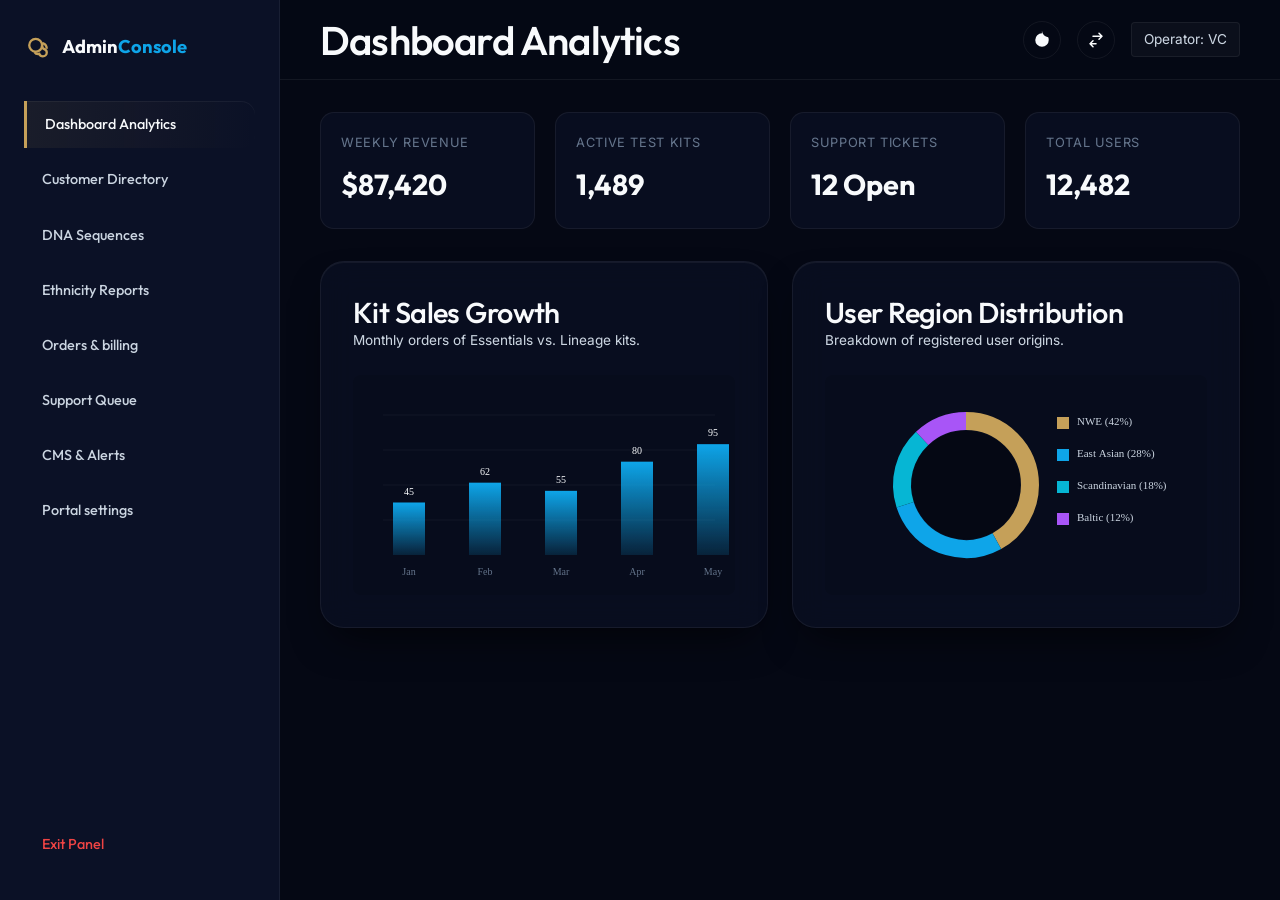
==== admin.html @ cea929be "Initial commit of customized and refined Veritas Ancestry codebase" ====
<!DOCTYPE html>
<html lang="en">
<head>
  <meta charset="UTF-8">
  <meta name="viewport" content="width=device-width, initial-scale=1.0">
  <title>Operator Administration | Veritas Ancestry</title>
  
  <!-- Favicon -->
  <link rel="icon" type="image/svg+xml" href="favicon.svg">

  <!-- Stylesheets -->
  <link rel="stylesheet" href="css/variables.css">
  <link rel="stylesheet" href="css/common.css">

  <!-- Admin Panel Specific Styles -->
  <style>
    body {
      background-color: var(--bg-darkest);
    }

    .admin-layout {
      display: flex;
      min-height: 100vh;
      overflow: hidden;
    }

    /* Sidebar */
    .admin-sidebar {
      width: 280px;
      background: var(--bg-darker);
      border-right: 1px solid var(--border-glass);
      display: flex;
      flex-direction: column;
      padding: 32px 24px;
      flex-shrink: 0;
      z-index: 100;
    }

    .admin-menu {
      list-style: none;
      display: flex;
      flex-direction: column;
      gap: 8px;
      flex-grow: 1;
    }

    .admin-link {
      display: flex;
      align-items: center;
      gap: 14px;
      padding: 12px 18px;
      border-radius: var(--radius-md);
      color: var(--text-secondary);
      font-family: var(--font-heading);
      font-size: 0.9rem;
      font-weight: var(--weight-lead);
      transition: var(--transition-fast);
      cursor: pointer;
    }

    .admin-link:hover, .admin-link.active {
      color: var(--text-primary);
      background: rgba(255,255,255,0.03);
      box-shadow: var(--shadow-inner-glass);
    }

    .admin-link.active {
      border-left: 3px solid var(--accent-gold);
      border-radius: 0 var(--radius-md) var(--radius-md) 0;
      background: linear-gradient(90deg, rgba(197, 160, 89, 0.08), transparent);
    }

    /* Main Area */
    .admin-main {
      flex-grow: 1;
      display: flex;
      flex-direction: column;
      overflow-y: auto;
      height: 100vh;
    }

    .admin-topbar {
      height: 80px;
      border-bottom: 1px solid var(--border-glass);
      padding: 0 40px;
      display: flex;
      align-items: center;
      justify-content: space-between;
      background: rgba(5,8,20,0.3);
      position: sticky;
      top: 0;
      z-index: 90;
    }

    /* KPI strip */
    .kpi-strip {
      display: grid;
      grid-template-columns: repeat(4, 1fr);
      gap: 20px;
      padding: 32px 40px 0;
    }

    @media (max-width: 1024px) {
      .kpi-strip {
        grid-template-columns: repeat(2, 1fr);
      }
    }
    @media (max-width: 600px) {
      .kpi-strip {
        grid-template-columns: 1fr;
      }
    }

    .kpi-card {
      background: var(--bg-card);
      border: 1px solid var(--border-glass);
      border-radius: var(--radius-md);
      padding: 20px;
      display: flex;
      flex-direction: column;
      gap: 8px;
    }

    .kpi-value {
      font-size: 1.8rem;
      font-family: var(--font-heading);
      font-weight: 700;
      color: var(--text-primary);
    }

    .kpi-label {
      font-size: 0.8rem;
      color: var(--text-muted);
      text-transform: uppercase;
      letter-spacing: 0.05em;
    }

    .admin-content {
      padding: 32px 40px 40px;
      display: flex;
      flex-direction: column;
      gap: 32px;
      flex-grow: 1;
    }

    /* Support Ticketing Center Dual Pane Layout */
    .tickets-container {
      display: grid;
      grid-template-columns: 320px 1fr;
      border: 1px solid var(--border-glass);
      border-radius: var(--radius-lg);
      overflow: hidden;
      height: 600px;
      background: var(--bg-darker);
    }

    .tickets-sidebar {
      border-right: 1px solid var(--border-glass);
      overflow-y: auto;
      background: rgba(0,0,0,0.1);
      display: flex;
      flex-direction: column;
    }

    .ticket-list-item {
      padding: 16px 20px;
      border-bottom: 1px solid var(--border-glass);
      cursor: pointer;
      transition: var(--transition-fast);
    }

    .ticket-list-item:hover, .ticket-list-item.active {
      background: rgba(255,255,255,0.02);
    }

    .ticket-list-item.active {
      border-left: 3px solid var(--accent-gold);
    }

    .ticket-chat-area {
      display: flex;
      flex-direction: column;
      height: 100%;
    }

    .chat-messages {
      flex-grow: 1;
      padding: 24px;
      overflow-y: auto;
      display: flex;
      flex-direction: column;
      gap: 16px;
    }

    .chat-bubble {
      max-width: 60%;
      padding: 12px 18px;
      border-radius: var(--radius-md);
      font-size: 0.9rem;
      line-height: 1.4;
    }

    .chat-bubble.incoming {
      background: rgba(255,255,255,0.03);
      border: 1px solid var(--border-glass);
      align-self: flex-start;
      border-top-left-radius: 0;
    }

    .chat-bubble.outgoing {
      background: var(--accent-gold-dark);
      color: var(--text-primary);
      align-self: flex-end;
      border-top-right-radius: 0;
    }

    .chat-composer {
      padding: 20px 24px;
      border-top: 1px solid var(--border-glass);
      display: flex;
      gap: 12px;
      background: rgba(0,0,0,0.1);
    }

    /* Modal Overlay Box styles */
    .admin-modal {
      position: fixed;
      top: 0;
      left: 0;
      width: 100%;
      height: 100%;
      background: rgba(0, 0, 0, 0.7);
      backdrop-filter: var(--glass-backdrop);
      z-index: 1000;
      display: none;
      align-items: center;
      justify-content: center;
    }

    .admin-modal.show {
      display: flex;
    }

    .modal-card {
      width: 100%;
      max-width: 500px;
      background: var(--bg-darker);
      border: 1px solid var(--border-glass);
      border-radius: var(--radius-lg);
      padding: 32px;
      box-shadow: var(--shadow-premium);
    }

    /* Form controls in admin */
    .admin-form-row {
      display: grid;
      grid-template-columns: 1fr 1fr;
      gap: 16px;
    }

    /* Responsive & Mobile Drawer */
    .hamburger-btn {
      display: none;
      background: transparent;
      border: none;
      color: var(--text-primary);
      cursor: pointer;
      width: 40px;
      height: 40px;
      align-items: center;
      justify-content: center;
      border-radius: var(--radius-sm);
      border: 1px solid var(--border-glass);
      margin-right: 16px;
      transition: var(--transition-fast);
    }

    .hamburger-btn:hover {
      background: rgba(255, 255, 255, 0.03);
    }

    @media (max-width: 1024px) {
      .hamburger-btn {
        display: flex;
      }

      .admin-sidebar {
        position: fixed !important;
        top: 0 !important;
        left: -280px !important;
        width: 280px !important;
        height: 100vh !important;
        background: var(--bg-darker) !important;
        z-index: 1000 !important;
        transition: transform 0.3s ease !important;
        display: flex !important;
        flex-direction: column !important;
        justify-content: space-between !important;
        border-right: 1px solid var(--border-glass) !important;
        padding: 32px 24px !important;
      }

      .admin-sidebar.show {
        transform: translateX(280px) !important;
      }

      .admin-sidebar .sidebar-brand {
        display: flex !important;
        margin-bottom: 40px !important;
      }

      .admin-menu {
        display: flex !important;
        flex-direction: column !important;
        gap: 8px !important;
      }

      .admin-topbar {
        padding: 0 24px !important;
      }

      .admin-content {
        padding: 24px !important;
      }

      .kpi-strip {
        padding: 24px 24px 0 !important;
      }
    }

    @media (max-width: 768px) {
      .tickets-container {
        grid-template-columns: 1fr;
      }
      .tickets-sidebar {
        display: none;
      }
    }
  </style>
</head>
<body>
  <!-- Sidebar Backdrop overlay for mobile -->
  <div id="sidebar-backdrop" style="position:fixed; top:0; left:0; width:100vw; height:100vh; background:rgba(0,0,0,0.5); z-index:999; display:none; backdrop-filter:blur(4px);"></div>

  <div class="admin-layout">
    
    <!-- Left Sidebar -->
    <aside class="admin-sidebar">
      <a href="index.html#/" class="sidebar-brand" style="margin-bottom:40px; display:flex; align-items:center; gap:10px; text-decoration:none; color:inherit;">
        <svg class="logo-symbol" style="width:28px; height:28px; stroke:var(--accent-gold);" viewBox="0 0 24 24" fill="none" stroke="currentColor" stroke-width="2">
          <path d="M4.5 10.5C4.5 7.46243 6.96243 5 10 5C13.0376 5 15.5 7.46243 15.5 10.5C15.5 12.3551 14.5824 14.0042 13.1818 15.0064C12.2858 15.6475 11.2057 16 10 16C6.96243 16 4.5 13.5376 4.5 10.5Z" />
          <path d="M19.5 13.5C19.5 11.3934 18.2325 9.58242 16.4252 8.79093C15.8646 9.30939 15.5 10.0381 15.5 10.8462C15.5 12.3001 16.4172 13.5413 17.7029 14.0322C18.7758 14.4428 19.5 15.4851 19.5 16.7143C19.5 18.529 18.029 20 16.2143 20C14.7896 20 13.5758 19.0945 13.1311 17.8227C12.7876 17.9372 12.4173 18 12.0303 18C10.7483 18 9.61057 17.3197 8.98379 16.3056" />
        </svg>
        <span style="font-family:var(--font-heading); font-weight:700; font-size:1.15rem;">Admin<span class="logo-text-accent">Console</span></span>
      </a>

      <ul class="admin-menu">
        <li><a href="#/analytics" class="admin-link active" data-admin="analytics">Dashboard Analytics</a></li>
        <li><a href="#/customers" class="admin-link" data-admin="customers">Customer Directory</a></li>
        <li><a href="#/dna-uploads" class="admin-link" data-admin="dna-uploads">DNA Sequences</a></li>
        <li><a href="#/reports" class="admin-link" data-admin="reports">Ethnicity Reports</a></li>
        <li><a href="#/orders-payments" class="admin-link" data-admin="orders-payments">Orders & billing</a></li>
        <li><a href="#/tickets" class="admin-link" data-admin="tickets">Support Queue</a></li>
        <li><a href="#/cms-notifications" class="admin-link" data-admin="cms-notifications">CMS & Alerts</a></li>
        <li><a href="#/settings" class="admin-link" data-admin="settings">Portal settings</a></li>
      </ul>

      <a href="dashboard.html" class="admin-link" style="color:var(--danger); border:none; margin-top:auto;" onclick="alert('Exiting Admin Dashboard...');">
        <span>Exit Panel</span>
      </a>
    </aside>

    <!-- Main administrative area -->
    <main class="admin-main">
      
      <!-- Topbar Header -->
      <div class="admin-topbar">
        <div style="display:flex; align-items:center;">
          <button class="hamburger-btn" id="hamburger-toggle" aria-label="Open Navigation">
            <svg width="24" height="24" fill="none" stroke="currentColor" stroke-width="2" viewBox="0 0 24 24">
              <path stroke-linecap="round" stroke-linejoin="round" d="M4 6h16M4 12h16M4 18h16" />
            </svg>
          </button>
          <h2 class="topbar-title" id="admin-page-title">Operations Console</h2>
        </div>
        <div style="display:flex; align-items:center; gap:16px;">
          <!-- Theme Toggle -->
          <button class="btn btn-outline btn-icon" id="theme-toggle-btn" aria-label="Toggle Theme Mode" style="border-radius: var(--radius-full); width: 38px; height: 38px;">
            <svg class="icon-theme" width="18" height="18" fill="currentColor" viewBox="0 0 24 24">
              <path d="M12 3a9 9 0 109 9 9.75 9.75 0 00-.74-3.75 9 9 0 01-8.26-8.26A9.75 9.75 0 0012 3z"/>
            </svg>
          </button>
          <!-- RTL Toggle -->
          <button class="btn btn-outline btn-icon" id="rtl-toggle-btn" aria-label="Toggle RTL Mode" style="border-radius: var(--radius-full); width: 38px; height: 38px;">
            <svg width="18" height="18" fill="none" stroke="currentColor" stroke-width="2" viewBox="0 0 24 24">
              <path stroke-linecap="round" stroke-linejoin="round" d="M8 7h12m0 0l-4-4m4 4l-4 4m-4 6H4m0 0l4 4m-4-4l4-4" />
            </svg>
          </button>
          <span style="font-size:0.85rem; color:var(--text-secondary); background:rgba(255,255,255,0.03); border:1px solid var(--border-glass); padding:6px 12px; border-radius:4px;">Operator: VC</span>
        </div>
      </div>

      <!-- KPI ribbon strip -->
      <section class="kpi-strip">
        <div class="kpi-card">
          <span class="kpi-label">Weekly revenue</span>
          <span class="kpi-value">$87,420</span>
        </div>
        <div class="kpi-card">
          <span class="kpi-label">Active test kits</span>
          <span class="kpi-value">1,489</span>
        </div>
        <div class="kpi-card">
          <span class="kpi-label">Support Tickets</span>
          <span class="kpi-value">12 Open</span>
        </div>
        <div class="kpi-card">
          <span class="kpi-label">Total Users</span>
          <span class="kpi-value">12,482</span>
        </div>
      </section>

      <!-- View rendering slot -->
      <div id="admin-view" class="admin-content view-transition"></div>

    </main>

  </div>

  <!-- ==============================================
       ADMIN MODULE TEMPLATES
       ============================================== -->

  <!-- 1. ANALYTICS PANEL -->
  <template id="admin-analytics">
    <div class="grid grid-2">
      <div class="card card-teal">
        <h3>Kit Sales Growth</h3>
        <p style="font-size:0.85rem; margin-bottom: 24px;">Monthly orders of Essentials vs. Lineage kits.</p>
        <canvas id="chart-sales" style="width:100%; height:220px; background:rgba(0,0,0,0.1); border-radius:8px;"></canvas>
      </div>

      <div class="card card-gold">
        <h3>User Region Distribution</h3>
        <p style="font-size:0.85rem; margin-bottom: 24px;">Breakdown of registered user origins.</p>
        <canvas id="chart-distribution" style="width:100%; height:220px; background:rgba(0,0,0,0.1); border-radius:8px;"></canvas>
      </div>
    </div>
  </template>

  <!-- 2. CUSTOMER MANAGEMENT -->
  <template id="admin-customers">
    <div class="card card-teal">
      <div class="flex-between" style="margin-bottom:20px;">
        <div>
          <h3>Customer Directory</h3>
          <p style="font-size:0.85rem;">Modify customer parameters, roles, and status profiles.</p>
        </div>
        <input type="text" class="form-control" id="customer-search-input" placeholder="Search by name/email..." style="max-width:280px; padding:10px 14px;">
      </div>

      <div style="overflow-x:auto;">
        <table class="dash-table">
          <thead>
            <tr>
              <th>Customer</th>
              <th>Email</th>
              <th>Registered Date</th>
              <th>Membership</th>
              <th>Kit Barcode</th>
              <th>Actions</th>
            </tr>
          </thead>
          <tbody id="customers-table-body">
            <!-- Programmatic lines -->
          </tbody>
        </table>
      </div>
    </div>

    <!-- Edit Customer Modal overlay -->
    <div class="admin-modal" id="customer-edit-modal">
      <div class="modal-card">
        <h3 style="margin-bottom:16px;">Edit Customer Account</h3>
        <form id="customer-edit-form">
          <input type="hidden" id="edit-cust-id">
          <div class="form-group">
            <label class="form-label" for="edit-cust-name">Name</label>
            <input type="text" class="form-control" id="edit-cust-name" required>
          </div>
          <div class="form-group">
            <label class="form-label" for="edit-cust-email">Email</label>
            <input type="email" class="form-control" id="edit-cust-email" required>
          </div>
          <div class="form-group">
            <label class="form-label" for="edit-cust-role">Membership Level</label>
            <select class="form-control" id="edit-cust-role" style="background:#0b1126;">
              <option value="Standard">Standard User</option>
              <option value="Premium Member">Premium Member</option>
            </select>
          </div>
          <div style="display:flex; justify-content:flex-end; gap:12px; margin-top:24px;">
            <button type="button" class="btn btn-outline" onclick="closeAdminModal()">Cancel</button>
            <button type="submit" class="btn btn-gold">Save Changes</button>
          </div>
        </form>
      </div>
    </div>
  </template>

  <!-- 3. DNA UPLOAD MANAGEMENT -->
  <template id="admin-dna-uploads">
    <div class="card card-gold">
      <h3>Uploaded Raw DNA Logs</h3>
      <p style="font-size:0.85rem; margin-bottom:20px;">Verify uploaded external sequences and trigger genotyping algorithms.</p>
      
      <div style="overflow-x:auto;">
        <table class="dash-table">
          <thead>
            <tr>
              <th>User</th>
              <th>Filename</th>
              <th>Size</th>
              <th>Upload Date</th>
              <th>Verification Status</th>
              <th>Operations</th>
            </tr>
          </thead>
          <tbody id="admin-uploads-body">
            <!-- Populate programmatically -->
          </tbody>
        </table>
      </div>
    </div>
  </template>

  <!-- 4. REPORT MANAGEMENT -->
  <template id="admin-reports">
    <div class="card card-teal">
      <h3>Ethnicity Report Compiler</h3>
      <p style="font-size:0.85rem; margin-bottom:24px;">Generate custom genetic breakdowns or write update notes for user dashboards.</p>

      <form id="report-compiler-form" onsubmit="event.preventDefault(); alert('Report successfully compiled and dispatched to customer folder!'); this.reset();" style="display:flex; flex-direction:column; gap:20px;">
        <div class="admin-form-row">
          <div class="form-group">
            <label class="form-label" for="comp-user">Target User ID / Email</label>
            <input type="text" class="form-control" id="comp-user" placeholder="alex@mercer.com" required>
          </div>
          <div class="form-group">
            <label class="form-label" for="comp-template">Pre-set Baseline</label>
            <select class="form-control" id="comp-template" style="background:#0b1126;">
              <option value="european">Mainly Northwestern European</option>
              <option value="asian">Mainly East Asian</option>
              <option value="mixed">Mixed Cosmopolitan</option>
            </select>
          </div>
        </div>

        <div class="admin-form-row">
          <div class="form-group">
            <label class="form-label" for="comp-nwe">Northwest European %</label>
            <input type="number" class="form-control" id="comp-nwe" min="0" max="100" placeholder="42" required>
          </div>
          <div class="form-group">
            <label class="form-label" for="comp-eana">East Asian %</label>
            <input type="number" class="form-control" id="comp-eana" min="0" max="100" placeholder="28" required>
          </div>
        </div>

        <button type="submit" class="btn btn-gold">Publish Reports</button>
      </form>
    </div>
  </template>

  <!-- 5. ORDERS & PAYMENTS -->
  <template id="admin-orders-payments">
    <div class="card card-gold">
      <h3>Purchase Transactions</h3>
      <p style="font-size:0.85rem; margin-bottom:20px;">Listing recent payments, kit orders, and billing invoices.</p>
      
      <div style="overflow-x:auto;">
        <table class="dash-table">
          <thead>
            <tr>
              <th>Order ID</th>
              <th>Customer</th>
              <th>Item purchased</th>
              <th>Amount</th>
              <th>Billing Address</th>
              <th>Status</th>
              <th>Invoices</th>
            </tr>
          </thead>
          <tbody id="admin-orders-body">
            <!-- Populate programmatically -->
          </tbody>
        </table>
      </div>
    </div>

    <!-- Invoice Detail Modal overlay -->
    <div class="admin-modal" id="invoice-modal">
      <div class="modal-card" style="max-width: 550px;">
        <div class="flex-between" style="border-bottom:1px solid var(--border-glass); padding-bottom:16px; margin-bottom:20px;">
          <h3>Billing Invoice</h3>
          <span id="inv-id" style="font-family:var(--font-heading); color:var(--accent-gold);">#INV-9842</span>
        </div>
        
        <div style="display:flex; flex-direction:column; gap:12px; font-size:0.9rem;">
          <p><strong>Customer Name:</strong> <span id="inv-name">Alex Mercer</span></p>
          <p><strong>Transaction Date:</strong> <span id="inv-date">May 15, 2026</span></p>
          <p><strong>Item description:</strong> <span id="inv-item">Ancestry + Lineage Kit Bundle</span></p>
          <p><strong>Total Amount Paid:</strong> <span id="inv-amount" style="font-weight:700; color:var(--accent-teal);">$149.00</span></p>
          <p><strong>Billing Location:</strong> Boston, USA</p>
        </div>

        <div style="display:flex; justify-content:flex-end; margin-top:32px;">
          <button class="btn btn-outline" onclick="closeAdminModal()">Close Invoice</button>
        </div>
      </div>
    </div>
  </template>

  <!-- 6. SUPPORT TICKETS -->
  <template id="admin-tickets">
    <div class="tickets-container">
      <!-- Tickets list sidebar -->
      <div class="tickets-sidebar" id="tickets-list-wrapper">
        <!-- Populate programmatically -->
      </div>
      
      <!-- Interactive Conversation chat area -->
      <div class="ticket-chat-area">
        <div class="chat-messages" id="chat-messages-container">
          <!-- Populate programmatically -->
        </div>
        <form class="chat-composer" id="ticket-reply-form">
          <input type="text" class="form-control" id="reply-input-text" placeholder="Type administrative response..." required style="flex-grow:1;">
          <button type="submit" class="btn btn-gold" style="padding:10px 24px;">Send</button>
        </form>
      </div>
    </div>
  </template>

  <!-- 7. CMS & NOTIFICATIONS -->
  <template id="admin-cms-notifications">
    <div class="grid grid-2">
      <!-- Alerts Form -->
      <div class="card card-teal">
        <h3>Broadcast Notifications</h3>
        <p style="font-size:0.85rem; margin-bottom:20px;">Send a banner alert to active user dashboard headers.</p>
        
        <form onsubmit="event.preventDefault(); alert('Global notification broadcasted to all logged-in users!'); this.reset();" style="display:flex; flex-direction:column; gap:16px;">
          <div class="form-group">
            <label class="form-label" for="alert-title">Subject Title</label>
            <input type="text" class="form-control" id="alert-title" placeholder="Scheduled Lab Maintenance" required>
          </div>
          <div class="form-group">
            <label class="form-label" for="alert-text">Message Content</label>
            <textarea class="form-control" id="alert-text" rows="3" placeholder="Database updates will occur at..." required></textarea>
          </div>
          <button type="submit" class="btn btn-primary">Broadcast Alert</button>
        </form>
      </div>

      <!-- CMS form -->
      <div class="card card-gold">
        <h3>CMS Content Configuration</h3>
        <p style="font-size:0.85rem; margin-bottom:20px;">Update landing page titles and prices instantly.</p>
        
        <form onsubmit="event.preventDefault(); alert('Front-page CMS changes registered successfully!');" style="display:flex; flex-direction:column; gap:16px;">
          <div class="form-group">
            <label class="form-label" for="cms-hero-title">Landing Hero Header</label>
            <input type="text" class="form-control" id="cms-hero-title" value="Decode Your History. Map Your Legacy.">
          </div>
          <div class="form-group">
            <label class="form-label" for="cms-price-kit">Essentials Kit Price ($)</label>
            <input type="number" class="form-control" id="cms-price-kit" value="99">
          </div>
          <button type="submit" class="btn btn-gold">Update CMS Configuration</button>
        </form>
      </div>
    </div>
  </template>

  <!-- 8. PORTAL SETTINGS -->
  <template id="admin-settings">
    <div class="card card-gold" style="max-width:600px;">
      <h3>Administrative Profile Settings</h3>
      <p style="font-size:0.85rem; margin-bottom:24px;">Configure security controls, multi-factor triggers, and API keys.</p>

      <form onsubmit="event.preventDefault(); alert('System configuration parameters stored!');" style="display:flex; flex-direction:column; gap:20px;">
        <div class="form-group">
          <label class="form-label" for="sett-admin-email">Admin Login Email</label>
          <input type="email" class="form-control" id="sett-admin-email" value="operator@veritasancestry.com" required>
        </div>
        <div class="form-group">
          <label class="form-label" for="sett-api-key">Sequence Lab Parsing API Key</label>
          <input type="password" class="form-control" id="sett-api-key" value="••••••••••••••••••••••••••••••••" required style="letter-spacing:0.2em;">
        </div>
        <div style="display:flex; gap:10px; align-items:center;">
          <input type="checkbox" id="sett-mfa" checked style="accent-color:var(--accent-gold);">
          <label for="sett-mfa" style="font-size:0.85rem; color:var(--text-secondary);">Enforce Two-Factor Authentication on Operator log-ins</label>
        </div>
        <button type="submit" class="btn btn-gold" style="margin-top:10px;">Save Configuration</button>
      </form>
    </div>
  </template>

  <!-- Admin Controller -->
  <script src="js/admin.js"></script>
  
  <!-- Hamburger Menu Toggle Script -->
  <script>
    document.addEventListener('DOMContentLoaded', () => {
      const hamburgerBtn = document.getElementById('hamburger-toggle');
      const sidebar = document.querySelector('.admin-sidebar');
      const backdrop = document.getElementById('sidebar-backdrop');

      if (hamburgerBtn && sidebar) {
        hamburgerBtn.addEventListener('click', () => {
          sidebar.classList.toggle('show');
          if (backdrop) {
            backdrop.style.display = sidebar.classList.contains('show') ? 'block' : 'none';
          }
        });
      }

      if (backdrop) {
        backdrop.addEventListener('click', () => {
          sidebar.classList.remove('show');
          backdrop.style.display = 'none';
        });
      }

      // Close menu when links are clicked in mobile view
      document.querySelectorAll('.admin-link').forEach(link => {
        link.addEventListener('click', () => {
          if (window.innerWidth <= 1024) {
            sidebar.classList.remove('show');
            if (backdrop) backdrop.style.display = 'none';
          }
        });
      });
    });
  </script>
</body>
</html>
---- css/variables.css ----
@import url('https://fonts.googleapis.com/css2?family=Inter:wght@300;400;500;600;700&family=Outfit:wght@300;400;500;600;700;800&display=swap');

:root {
  /* Font Families */
  --font-heading: 'Outfit', 'Inter', system-ui, -apple-system, sans-serif;
  --font-body: 'Inter', system-ui, -apple-system, sans-serif;

  /* Strict Font Weights */
  --weight-h1: 580;
  --weight-h2: 560;
  --weight-h3: 540;
  --weight-h4-h6: 500;
  --weight-paragraph: 420;
  --weight-lead: 480;
  --weight-button: 520;
  --weight-nav: 480;
  --weight-bold: 550;

  /* Color Palette - Premium Dark Theme first with frosted glass components */
  --bg-darkest: #050814;
  --bg-darker: #0b1126;
  --bg-dark: #0f1833;
  
  --bg-card: rgba(11, 17, 38, 0.65);
  --bg-card-hover: rgba(16, 26, 56, 0.85);
  --bg-card-light: rgba(255, 255, 255, 0.03);

  --border-glass: rgba(255, 255, 255, 0.06);
  --border-glass-hover: rgba(255, 255, 255, 0.12);
  --border-glow-teal: rgba(14, 165, 233, 0.25);
  --border-glow-gold: rgba(212, 175, 55, 0.25);

  --accent-teal: #0ea5e9;
  --accent-cyan: #06b6d4;
  --accent-teal-dark: #0369a1;
  --accent-gold: #c5a059;
  --accent-gold-light: #e5c483;
  --accent-gold-dark: #8e6d2b;
  
  --text-primary: #f8fafc;
  --text-secondary: #cbd5e1;
  --text-muted: #64748b;
  
  --success: #10b981;
  --warning: #f59e0b;
  --danger: #ef4444;

  /* Glassmorphism and Shadows */
  --glass-backdrop: blur(16px);
  --shadow-premium: 0 20px 40px -15px rgba(0, 0, 0, 0.7);
  --shadow-glow-teal: 0 0 25px rgba(14, 165, 233, 0.15);
  --shadow-glow-gold: 0 0 25px rgba(212, 175, 55, 0.15);
  --shadow-inner-glass: inset 0 1px 0 0 rgba(255, 255, 255, 0.05);

  /* Transitions */
  --transition-fast: all 0.2s cubic-bezier(0.16, 1, 0.3, 1);
  --transition-smooth: all 0.4s cubic-bezier(0.16, 1, 0.3, 1);
  --transition-slow: all 0.7s cubic-bezier(0.16, 1, 0.3, 1);

  /* Border Radii */
  --radius-sm: 8px;
  --radius-md: 14px;
  --radius-lg: 24px;
  --radius-full: 9999px;
}

body.light-theme {
  --bg-darkest: #f8fafc;
  --bg-darker: #f1f5f9;
  --bg-dark: #e2e8f0;
  
  --bg-card: rgba(255, 255, 255, 0.85);
  --bg-card-hover: rgba(255, 255, 255, 0.95);
  --bg-card-light: rgba(15, 23, 42, 0.05);

  --border-glass: rgba(15, 23, 42, 0.08);
  --border-glass-hover: rgba(15, 23, 42, 0.15);
  --border-glow-teal: rgba(14, 165, 233, 0.15);
  --border-glow-gold: rgba(212, 175, 55, 0.15);

  --accent-teal: #0284c7;
  --accent-cyan: #0891b2;
  --accent-teal-dark: #075985;
  --accent-gold: #b45309;
  --accent-gold-light: #d97706;
  --accent-gold-dark: #78350f;
  
  --text-primary: #0f172a;
  --text-secondary: #334155;
  --text-muted: #64748b;
  
  --glass-backdrop: blur(18px);
  --shadow-premium: 0 10px 30px rgba(15, 23, 42, 0.06);
  --shadow-glow-teal: 0 0 20px rgba(14, 165, 233, 0.1);
  --shadow-glow-gold: 0 0 20px rgba(212, 175, 55, 0.1);
  --shadow-inner-glass: inset 0 1px 0 0 rgba(255, 255, 255, 0.6);
}
---- css/common.css ----
@import url('./variables.css');

/* Reset and Base Styles */
*, *::before, *::after {
  box-sizing: border-box;
  margin: 0;
  padding: 0;
}

html {
  scroll-behavior: smooth;
  -webkit-font-smoothing: antialiased;
  -moz-osx-font-smoothing: grayscale;
}

body {
  background-color: var(--bg-darkest);
  color: var(--text-primary);
  font-family: var(--font-body);
  font-size: 16px;
  line-height: 1.6;
  overflow-x: hidden;
  font-weight: var(--weight-paragraph);
}

/* Scrollbar Customization */
::-webkit-scrollbar {
  width: 8px;
  height: 8px;
}

::-webkit-scrollbar-track {
  background: var(--bg-darkest);
}

::-webkit-scrollbar-thumb {
  background: var(--bg-dark);
  border-radius: var(--radius-full);
  border: 2px solid var(--bg-darkest);
}

::-webkit-scrollbar-thumb:hover {
  background: var(--border-glass-hover);
}

/* Strict Typography Weights */
h1, h2, h3, h4, h5, h6 {
  font-family: var(--font-heading);
  color: var(--text-primary);
  line-height: 1.25;
  letter-spacing: -0.02em;
}

h1 {
  font-weight: var(--weight-h1);
  font-size: clamp(2.5rem, 5vw, 4rem);
}

h2 {
  font-weight: var(--weight-h2);
  font-size: clamp(1.8rem, 3.5vw, 2.5rem);
}

h3 {
  font-weight: var(--weight-h3);
  font-size: clamp(1.4rem, 2.5vw, 1.8rem);
}

h4, h5, h6 {
  font-weight: var(--weight-h4-h6);
}

p {
  font-weight: var(--weight-paragraph);
  color: var(--text-secondary);
  font-size: 1rem;
}

.lead {
  font-weight: var(--weight-lead);
  font-size: clamp(1.1rem, 2vw, 1.25rem);
  color: var(--text-secondary);
}

strong, b {
  font-weight: var(--weight-bold);
}

a {
  color: var(--accent-teal);
  text-decoration: none;
  transition: var(--transition-fast);
}

a:hover {
  color: var(--accent-cyan);
}

/* Layout Elements & Containers */
.container {
  width: 100%;
  max-width: 1280px;
  margin: 0 auto;
  padding: 0 24px;
}

.section {
  padding: 100px 0;
  position: relative;
}

@media (max-width: 768px) {
  .section {
    padding: 60px 0;
  }
}

/* Grid & Flex Utilities */
.grid {
  display: flex;
  flex-wrap: wrap;
  justify-content: center;
  align-items: stretch;
  gap: 24px;
}

.grid-2 > * {
  flex: 1 1 calc(50% - 12px);
  min-width: 280px;
}

.grid-3 > * {
  flex: 1 1 calc(33.333% - 16px);
  min-width: 280px;
}

.grid-4 > * {
  flex: 1 1 calc(25% - 18px);
  min-width: 220px;
}

@media (max-width: 1024px) {
  .grid-3 > *, .grid-4 > * {
    flex: 1 1 calc(50% - 12px);
  }
}

@media (max-width: 768px) {
  .grid-2 > *, .grid-3 > *, .grid-4 > * {
    flex: 1 1 100%;
  }
}

.css-grid {
  display: grid !important;
  gap: 24px;
}

@media (max-width: 768px) {
  .css-grid {
    grid-template-columns: 1fr !important;
  }
}

.flex-center {
  display: flex;
  justify-content: center;
  align-items: center;
}

.flex-between {
  display: flex;
  justify-content: space-between;
  align-items: center;
}

/* Buttons */
.btn {
  display: inline-flex;
  align-items: center;
  justify-content: center;
  gap: 8px;
  font-family: var(--font-heading);
  font-weight: var(--weight-button);
  font-size: 0.95rem;
  padding: 12px 28px;
  border-radius: var(--radius-md);
  border: 1px solid transparent;
  cursor: pointer;
  transition: var(--transition-smooth);
  position: relative;
  overflow: hidden;
}

.btn-primary {
  background: linear-gradient(135deg, var(--accent-teal), var(--accent-cyan));
  color: var(--bg-darkest);
  box-shadow: 0 4px 15px rgba(6, 182, 212, 0.25);
}

.btn-primary:hover {
  transform: translateY(-2px);
  box-shadow: var(--shadow-glow-teal), 0 6px 20px rgba(6, 182, 212, 0.4);
}

.btn-gold {
  background: linear-gradient(135deg, var(--accent-gold), var(--accent-gold-light));
  color: var(--bg-darkest);
  box-shadow: 0 4px 15px rgba(197, 160, 89, 0.25);
}

.btn-gold:hover {
  transform: translateY(-2px);
  box-shadow: var(--shadow-glow-gold), 0 6px 20px rgba(197, 160, 89, 0.4);
}

.btn-outline {
  background: transparent;
  border-color: var(--border-glass);
  color: var(--text-primary);
}

.btn-outline:hover {
  background: var(--bg-card-light);
  border-color: var(--border-glass-hover);
  color: var(--text-primary);
  transform: translateY(-2px);
}

.btn-icon {
  width: 44px;
  height: 44px;
  padding: 0;
  border-radius: var(--radius-sm);
}

/* Cards & Glassmorphism */
.card {
  background: var(--bg-card);
  border: 1px solid var(--border-glass);
  border-radius: var(--radius-lg);
  padding: 32px;
  box-shadow: var(--shadow-premium), var(--shadow-inner-glass);
  backdrop-filter: var(--glass-backdrop);
  -webkit-backdrop-filter: var(--glass-backdrop);
  transition: var(--transition-smooth);
  display: flex;
  flex-direction: column;
  height: auto;
  align-self: stretch;
  flex-grow: 1;
  position: relative;
}

.card p {
  flex-grow: 1;
  margin-bottom: 20px;
}

.card:hover {
  border-color: var(--border-glass-hover);
  transform: translateY(-4px);
  background: var(--bg-card-hover);
}

.card-teal:hover {
  box-shadow: var(--shadow-premium), var(--shadow-glow-teal);
  border-color: rgba(14, 165, 233, 0.3);
}

.card-gold:hover {
  box-shadow: var(--shadow-premium), var(--shadow-glow-gold);
  border-color: rgba(197, 160, 89, 0.3);
}

.badge {
  display: inline-flex;
  align-items: center;
  padding: 4px 12px;
  font-size: 0.75rem;
  font-weight: var(--weight-bold);
  border-radius: var(--radius-full);
  text-transform: uppercase;
  letter-spacing: 0.05em;
  width: max-content;
}

.badge-teal {
  background: rgba(14, 165, 233, 0.1);
  color: var(--accent-teal);
  border: 1px solid rgba(14, 165, 233, 0.2);
}

.badge-gold {
  background: rgba(197, 160, 89, 0.1);
  color: var(--accent-gold);
  border: 1px solid rgba(197, 160, 89, 0.2);
}

/* Forms and Inputs */
.form-group {
  margin-bottom: 20px;
  display: flex;
  flex-direction: column;
  gap: 8px;
}

.form-label {
  font-size: 0.875rem;
  font-weight: var(--weight-lead);
  color: var(--text-secondary);
}

.form-control {
  background: rgba(255, 255, 255, 0.02);
  border: 1px solid var(--border-glass);
  border-radius: var(--radius-md);
  padding: 14px 18px;
  color: var(--text-primary);
  font-family: var(--font-body);
  font-size: 0.95rem;
  transition: var(--transition-fast);
  outline: none;
}

.form-control:focus {
  border-color: var(--accent-teal);
  background: rgba(255, 255, 255, 0.04);
  box-shadow: 0 0 15px rgba(14, 165, 233, 0.15);
}

/* Header/Navigation */
.header {
  position: fixed;
  top: 0;
  left: 0;
  width: 100%;
  z-index: 1000;
  background: rgba(5, 8, 20, 0.65);
  backdrop-filter: var(--glass-backdrop);
  -webkit-backdrop-filter: var(--glass-backdrop);
  border-bottom: 1px solid var(--border-glass);
  transition: var(--transition-smooth);
}

.header-scrolled {
  background: rgba(5, 8, 20, 0.85);
  box-shadow: 0 10px 30px rgba(0, 0, 0, 0.3);
}

.nav-container {
  height: 80px;
  display: flex;
  align-items: center;
  justify-content: space-between;
}

.logo {
  display: flex;
  align-items: center;
  gap: 10px;
  font-family: var(--font-heading);
  font-size: 1.35rem;
  font-weight: 700;
  color: var(--text-primary);
}

.logo-symbol {
  width: 32px;
  height: 32px;
  stroke: var(--accent-gold);
}

.logo-text-accent {
  color: var(--accent-teal);
}

.nav-menu {
  display: flex;
  align-items: center;
  gap: 32px;
  list-style: none;
}

.nav-link {
  font-weight: var(--weight-nav);
  font-size: 0.95rem;
  color: var(--text-secondary);
  position: relative;
  padding: 8px 0;
  cursor: pointer;
}

.nav-link:hover, .nav-link.active {
  color: var(--text-primary);
}

.nav-link::after {
  content: '';
  position: absolute;
  bottom: 0;
  left: 0;
  width: 0;
  height: 2px;
  background: linear-gradient(90deg, var(--accent-teal), var(--accent-gold));
  transition: var(--transition-fast);
  border-radius: var(--radius-full);
}

.nav-link:hover::after, .nav-link.active::after {
  width: 100%;
}

.nav-actions {
  display: flex;
  align-items: center;
  gap: 16px;
}

/* Hamburger Menu Toggle */
.hamburger {
  display: none;
  background: transparent;
  border: none;
  cursor: pointer;
  width: 30px;
  height: 20px;
  position: relative;
  z-index: 1100;
}

.hamburger span {
  display: block;
  width: 100%;
  height: 2px;
  background-color: var(--text-primary);
  position: absolute;
  left: 0;
  transition: var(--transition-fast);
  border-radius: var(--radius-full);
}

.hamburger span:nth-child(1) { top: 0; }
.hamburger span:nth-child(2) { top: 9px; }
.hamburger span:nth-child(3) { top: 18px; }

.hamburger.active span:nth-child(1) {
  transform: translateY(9px) rotate(45deg);
}

.hamburger.active span:nth-child(2) {
  opacity: 0;
}

.hamburger.active span:nth-child(3) {
  transform: translateY(-9px) rotate(-45deg);
}

/* Mobile Drawer Menu */
.mobile-drawer {
  position: fixed;
  top: 0;
  right: -100%;
  width: 100%;
  max-width: 380px;
  height: 100vh;
  background: var(--bg-darker);
  z-index: 1050;
  padding: 100px 32px 32px;
  box-shadow: -10px 0 40px rgba(0, 0, 0, 0.6);
  transition: var(--transition-smooth);
  display: flex;
  flex-direction: column;
  justify-content: space-between;
  backdrop-filter: var(--glass-backdrop);
}

.mobile-drawer.active {
  right: 0;
}

.mobile-nav-list {
  display: flex;
  flex-direction: column;
  gap: 24px;
  list-style: none;
}

.mobile-nav-link {
  font-family: var(--font-heading);
  font-weight: var(--weight-nav);
  font-size: 1.25rem;
  color: var(--text-secondary);
}

.mobile-nav-link:hover, .mobile-nav-link.active {
  color: var(--text-primary);
}

.mobile-actions {
  display: flex;
  flex-direction: column;
  gap: 16px;
  margin-top: auto;
}

@media (max-width: 1024px) {
  .nav-menu, .nav-actions .btn-outline {
    display: none;
  }
  .hamburger {
    display: block;
  }
}

/* Footer styling */
.footer {
  background: var(--bg-darker);
  border-top: 1px solid var(--border-glass);
  padding: 80px 0 30px;
  position: relative;
  overflow: hidden;
}

.footer::before {
  content: '';
  position: absolute;
  top: 0;
  left: 10%;
  width: 80%;
  height: 1px;
  background: linear-gradient(90deg, transparent, var(--border-glass-hover), transparent);
}

.footer-grid {
  display: grid;
  grid-template-columns: 2fr 1fr 1fr 1.5fr;
  gap: 48px;
  margin-bottom: 60px;
}

@media (max-width: 1024px) {
  .footer-grid {
    grid-template-columns: 1fr 1fr;
    gap: 40px;
  }
}

@media (max-width: 600px) {
  .footer-grid {
    grid-template-columns: 1fr;
    gap: 32px;
  }
}

.footer-brand {
  display: flex;
  flex-direction: column;
  gap: 20px;
}

.footer-description {
  max-width: 320px;
  font-size: 0.95rem;
}

.footer-socials {
  display: flex;
  gap: 12px;
}

.social-icon {
  width: 40px;
  height: 40px;
  border-radius: var(--radius-sm);
  background: rgba(255, 255, 255, 0.02);
  border: 1px solid var(--border-glass);
  display: flex;
  align-items: center;
  justify-content: center;
  color: var(--text-secondary);
  transition: var(--transition-fast);
}

.social-icon:hover {
  background: var(--bg-card-light);
  border-color: var(--accent-gold);
  color: var(--accent-gold-light);
  transform: translateY(-2px);
}

.footer-heading {
  font-size: 1.1rem;
  font-weight: var(--weight-lead);
  color: var(--text-primary);
  margin-bottom: 20px;
}

.footer-links {
  list-style: none;
  display: flex;
  flex-direction: column;
  gap: 12px;
}

.footer-link {
  color: var(--text-secondary);
  font-size: 0.95rem;
}

.footer-link:hover {
  color: var(--text-primary);
  padding-left: 4px;
}

.footer-newsletter {
  display: flex;
  flex-direction: column;
  gap: 16px;
}

.newsletter-form {
  display: flex;
  gap: 10px;
}

.newsletter-form .form-control {
  flex-grow: 1;
}

.footer-bottom {
  border-top: 1px solid var(--border-glass);
  padding-top: 30px;
  font-size: 0.875rem;
  color: var(--text-muted);
}

/* Animations */
@keyframes fadeIn {
  from { opacity: 0; }
  to { opacity: 1; }
}

@keyframes slideUp {
  from {
    opacity: 0;
    transform: translateY(20px);
  }
  to {
    opacity: 1;
    transform: translateY(0);
  }
}

.animate-fade-in {
  animation: fadeIn 0.8s cubic-bezier(0.16, 1, 0.3, 1) forwards;
}

.animate-slide-up {
  animation: slideUp 0.8s cubic-bezier(0.16, 1, 0.3, 1) forwards;
}

/* View Mounting Transitions */
.view-transition {
  opacity: 0;
  transform: scale(0.98);
  transition: opacity 0.3s ease-out, transform 0.3s ease-out;
}

.view-transition.show {
  opacity: 1;
  transform: scale(1);
}

/* Smooth Theme Transitions */
body, header, aside, .card, .btn, .form-control, input, select, textarea, .faq-item, .legend-item, .social-icon, .sidebar-link, .notif-btn {
  transition: background-color 0.3s ease, border-color 0.3s ease, color 0.3s ease, box-shadow 0.3s ease, transform 0.2s ease;
}

/* RTL (Right-to-Left) Layout Support Overrides */
html[dir="rtl"] {
  text-align: right;
}

html[dir="rtl"] body {
  direction: rtl;
  unicode-bidi: embed;
}

html[dir="rtl"] .logo {
  flex-direction: row-reverse;
}

html[dir="rtl"] .nav-link::after {
  left: auto;
  right: 0;
}

html[dir="rtl"] .mobile-drawer {
  right: auto;
  left: -100%;
  box-shadow: 10px 0 40px rgba(0, 0, 0, 0.6);
}

html[dir="rtl"] .mobile-drawer.active {
  left: 0;
  right: auto;
}

html[dir="rtl"] .footer-links-col, 
html[dir="rtl"] .footer-newsletter, 
html[dir="rtl"] .footer-brand {
  text-align: right;
}

html[dir="rtl"] .newsletter-form {
  flex-direction: row-reverse;
}

html[dir="rtl"] .faq-question {
  flex-direction: row-reverse;
}

html[dir="rtl"] .sidebar {
  border-right: none;
  border-left: 1px solid var(--border-glass);
}

html[dir="rtl"] .sidebar-link.active {
  border-left: none;
  border-right: 3px solid var(--accent-gold);
  border-radius: var(--radius-md) 0 0 var(--radius-md);
  background: linear-gradient(-90deg, rgba(197, 160, 89, 0.08), transparent);
}

html[dir="rtl"] .tree-sidebar-details {
  border-left: none;
  border-right: 1px solid var(--border-glass);
}

html[dir="rtl"] .chat-bubble.incoming {
  border-top-left-radius: var(--radius-md);
  border-top-right-radius: 0;
  align-self: flex-end;
}

html[dir="rtl"] .chat-bubble.outgoing {
  border-top-right-radius: var(--radius-md);
  border-top-left-radius: 0;
  align-self: flex-start;
}
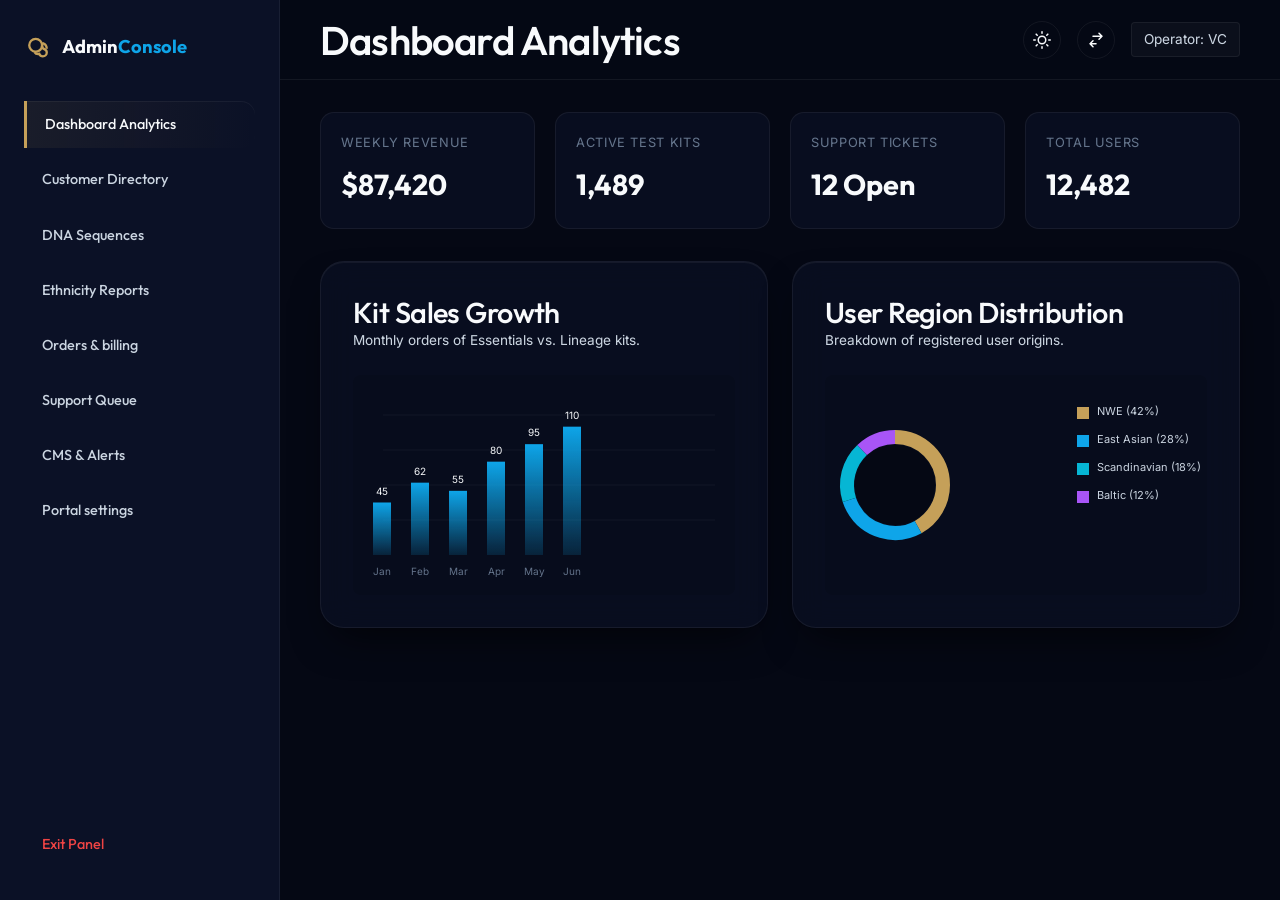
==== commit 80db1581: "dww" ====
--- a/admin.html
+++ b/admin.html
@@ -77,6 +77,7 @@
       flex-direction: column;
       overflow-y: auto;
       height: 100vh;
+      min-width: 0;
     }
 
     .admin-topbar {
@@ -86,7 +87,7 @@
       display: flex;
       align-items: center;
       justify-content: space-between;
-      background: rgba(5,8,20,0.3);
+      background: var(--bg-topbar);
       position: sticky;
       top: 0;
       z-index: 90;
@@ -141,17 +142,20 @@
       flex-direction: column;
       gap: 32px;
       flex-grow: 1;
+      min-width: 0;
     }
 
     /* Support Ticketing Center Dual Pane Layout */
     .tickets-container {
       display: grid;
-      grid-template-columns: 320px 1fr;
+      grid-template-columns: 320px minmax(0, 1fr);
       border: 1px solid var(--border-glass);
       border-radius: var(--radius-lg);
       overflow: hidden;
       height: 600px;
       background: var(--bg-darker);
+      width: 100%;
+      max-width: 100%;
     }
 
     .tickets-sidebar {
@@ -209,7 +213,7 @@
 
     .chat-bubble.outgoing {
       background: var(--accent-gold-dark);
-      color: var(--text-primary);
+      color: #f8fafc;
       align-self: flex-end;
       border-top-right-radius: 0;
     }
@@ -256,6 +260,12 @@
       display: grid;
       grid-template-columns: 1fr 1fr;
       gap: 16px;
+    }
+
+    @media (max-width: 768px) {
+      .admin-form-row {
+        grid-template-columns: 1fr;
+      }
     }
 
     /* Responsive & Mobile Drawer */
@@ -326,14 +336,54 @@
       .kpi-strip {
         padding: 24px 24px 0 !important;
       }
+
+      .admin-operator-badge {
+        display: none !important;
+      }
     }
 
     @media (max-width: 768px) {
       .tickets-container {
-        grid-template-columns: 1fr;
+        grid-template-columns: minmax(0, 1fr);
       }
       .tickets-sidebar {
         display: none;
+      }
+      .admin-topbar .topbar-title {
+        font-size: 1.15rem !important;
+      }
+      .admin-topbar {
+        padding: 0 12px !important;
+      }
+    }
+
+    /* Table styles */
+    .dash-table {
+      width: 100%;
+      border-collapse: collapse;
+      font-size: 0.9rem;
+      min-width: 650px;
+    }
+
+    .dash-table th, .dash-table td {
+      padding: 14px 20px;
+      text-align: left;
+      border-bottom: 1px solid var(--border-glass);
+    }
+
+    .dash-table th {
+      color: var(--text-secondary);
+      font-weight: var(--weight-lead);
+      background: rgba(255,255,255,0.01);
+    }
+
+    .dash-table td {
+      color: var(--text-primary);
+    }
+
+    @media (max-width: 576px) {
+      #customer-search-input {
+        max-width: 100% !important;
       }
     }
   </style>
@@ -396,7 +446,7 @@
               <path stroke-linecap="round" stroke-linejoin="round" d="M8 7h12m0 0l-4-4m4 4l-4 4m-4 6H4m0 0l4 4m-4-4l4-4" />
             </svg>
           </button>
-          <span style="font-size:0.85rem; color:var(--text-secondary); background:rgba(255,255,255,0.03); border:1px solid var(--border-glass); padding:6px 12px; border-radius:4px;">Operator: VC</span>
+          <span class="admin-operator-badge" style="font-size:0.85rem; color:var(--text-secondary); background:rgba(255,255,255,0.03); border:1px solid var(--border-glass); padding:6px 12px; border-radius:4px;">Operator: VC</span>
         </div>
       </div>
 
@@ -548,7 +598,7 @@
           </div>
           <div class="form-group">
             <label class="form-label" for="comp-template">Pre-set Baseline</label>
-            <select class="form-control" id="comp-template" style="background:#0b1126;">
+            <select class="form-control" id="comp-template">
               <option value="european">Mainly Northwestern European</option>
               <option value="asian">Mainly East Asian</option>
               <option value="mixed">Mixed Cosmopolitan</option>
@@ -567,7 +617,7 @@
           </div>
         </div>
 
-        <button type="submit" class="btn btn-gold">Publish Reports</button>
+        <button type="submit" class="btn btn-gold" style="align-self: center; padding: 12px 32px;">Publish Reports</button>
       </form>
     </div>
   </template>
@@ -744,5 +794,12 @@
       });
     });
   </script>
+  <!-- Scroll to Top Button -->
+  <button id="scroll-top-btn" class="btn btn-outline btn-icon" aria-label="Scroll to top"
+    style="position: fixed; bottom: 30px; right: 30px; z-index: 99; border-radius: var(--radius-full); width: 44px; height: 44px; display: none; align-items: center; justify-content: center; background: var(--bg-card); backdrop-filter: var(--glass-backdrop); box-shadow: var(--shadow-premium);">
+    <svg width="18" height="18" fill="none" stroke="currentColor" stroke-width="2.5" viewBox="0 0 24 24">
+      <path stroke-linecap="round" stroke-linejoin="round" d="M4.5 15.75l7.5-7.5 7.5 7.5" />
+    </svg>
+  </button>
 </body>
 </html>
--- a/css/variables.css
+++ b/css/variables.css
@@ -24,6 +24,10 @@
   --bg-card: rgba(11, 17, 38, 0.65);
   --bg-card-hover: rgba(16, 26, 56, 0.85);
   --bg-card-light: rgba(255, 255, 255, 0.03);
+
+  --bg-header: rgba(5, 8, 20, 0.65);
+  --bg-header-scrolled: rgba(5, 8, 20, 0.85);
+  --bg-topbar: rgba(5, 8, 20, 0.3);
 
   --border-glass: rgba(255, 255, 255, 0.06);
   --border-glass-hover: rgba(255, 255, 255, 0.12);
@@ -73,6 +77,10 @@
   --bg-card-hover: rgba(255, 255, 255, 0.95);
   --bg-card-light: rgba(15, 23, 42, 0.05);
 
+  --bg-header: rgba(248, 250, 252, 0.85);
+  --bg-header-scrolled: rgba(241, 245, 249, 0.95);
+  --bg-topbar: rgba(241, 245, 249, 0.8);
+
   --border-glass: rgba(15, 23, 42, 0.08);
   --border-glass-hover: rgba(15, 23, 42, 0.15);
   --border-glow-teal: rgba(14, 165, 233, 0.15);
--- a/css/common.css
+++ b/css/common.css
@@ -140,14 +140,20 @@
 }
 
 @media (max-width: 1024px) {
-  .grid-3 > *, .grid-4 > * {
+  .grid-3 > * {
     flex: 1 1 calc(50% - 12px);
+    max-width: calc(50% - 12px);
+  }
+  .grid-4 > * {
+    flex: 1 1 calc(50% - 12px);
+    max-width: calc(50% - 12px);
   }
 }
 
 @media (max-width: 768px) {
   .grid-2 > *, .grid-3 > *, .grid-4 > * {
     flex: 1 1 100%;
+    max-width: 100%;
   }
 }
 
@@ -156,7 +162,7 @@
   gap: 24px;
 }
 
-@media (max-width: 768px) {
+@media (max-width: 1024px) {
   .css-grid {
     grid-template-columns: 1fr !important;
   }
@@ -172,6 +178,8 @@
   display: flex;
   justify-content: space-between;
   align-items: center;
+  flex-wrap: wrap;
+  gap: 12px;
 }
 
 /* Buttons */
@@ -201,6 +209,7 @@
 .btn-primary:hover {
   transform: translateY(-2px);
   box-shadow: var(--shadow-glow-teal), 0 6px 20px rgba(6, 182, 212, 0.4);
+  color: var(--bg-darkest);
 }
 
 .btn-gold {
@@ -212,6 +221,7 @@
 .btn-gold:hover {
   transform: translateY(-2px);
   box-shadow: var(--shadow-glow-gold), 0 6px 20px rgba(197, 160, 89, 0.4);
+  color: var(--bg-darkest);
 }
 
 .btn-outline {
@@ -312,6 +322,7 @@
 }
 
 .form-control {
+  width: 100%;
   background: rgba(255, 255, 255, 0.02);
   border: 1px solid var(--border-glass);
   border-radius: var(--radius-md);
@@ -335,8 +346,8 @@
   top: 0;
   left: 0;
   width: 100%;
-  z-index: 1000;
-  background: rgba(5, 8, 20, 0.65);
+  z-index: 1070;
+  background: var(--bg-header);
   backdrop-filter: var(--glass-backdrop);
   -webkit-backdrop-filter: var(--glass-backdrop);
   border-bottom: 1px solid var(--border-glass);
@@ -344,7 +355,7 @@
 }
 
 .header-scrolled {
-  background: rgba(5, 8, 20, 0.85);
+  background: var(--bg-header-scrolled);
   box-shadow: 0 10px 30px rgba(0, 0, 0, 0.3);
 }
 
@@ -471,8 +482,10 @@
   transition: var(--transition-smooth);
   display: flex;
   flex-direction: column;
-  justify-content: space-between;
+  justify-content: flex-start;
+  gap: 32px;
   backdrop-filter: var(--glass-backdrop);
+  overflow-y: auto;
 }
 
 .mobile-drawer.active {
@@ -491,10 +504,16 @@
   font-weight: var(--weight-nav);
   font-size: 1.25rem;
   color: var(--text-secondary);
+  display: block;
+  padding: 6px 12px;
+  border-left: 3px solid transparent;
+  transition: var(--transition-fast);
 }
 
 .mobile-nav-link:hover, .mobile-nav-link.active {
-  color: var(--text-primary);
+  color: var(--accent-gold-light);
+  border-left-color: var(--accent-teal);
+  background: rgba(255, 255, 255, 0.03);
 }
 
 .mobile-actions {
@@ -689,6 +708,7 @@
 
 html[dir="rtl"] .logo {
   flex-direction: row-reverse;
+  justify-content: flex-end;
 }
 
 html[dir="rtl"] .nav-link::after {
@@ -708,9 +728,13 @@
 }
 
 html[dir="rtl"] .footer-links-col, 
-html[dir="rtl"] .footer-newsletter, 
+html[dir="rtl"] .footer-newsletter {
+  text-align: right;
+}
+
 html[dir="rtl"] .footer-brand {
   text-align: right;
+  align-items: flex-start;
 }
 
 html[dir="rtl"] .newsletter-form {
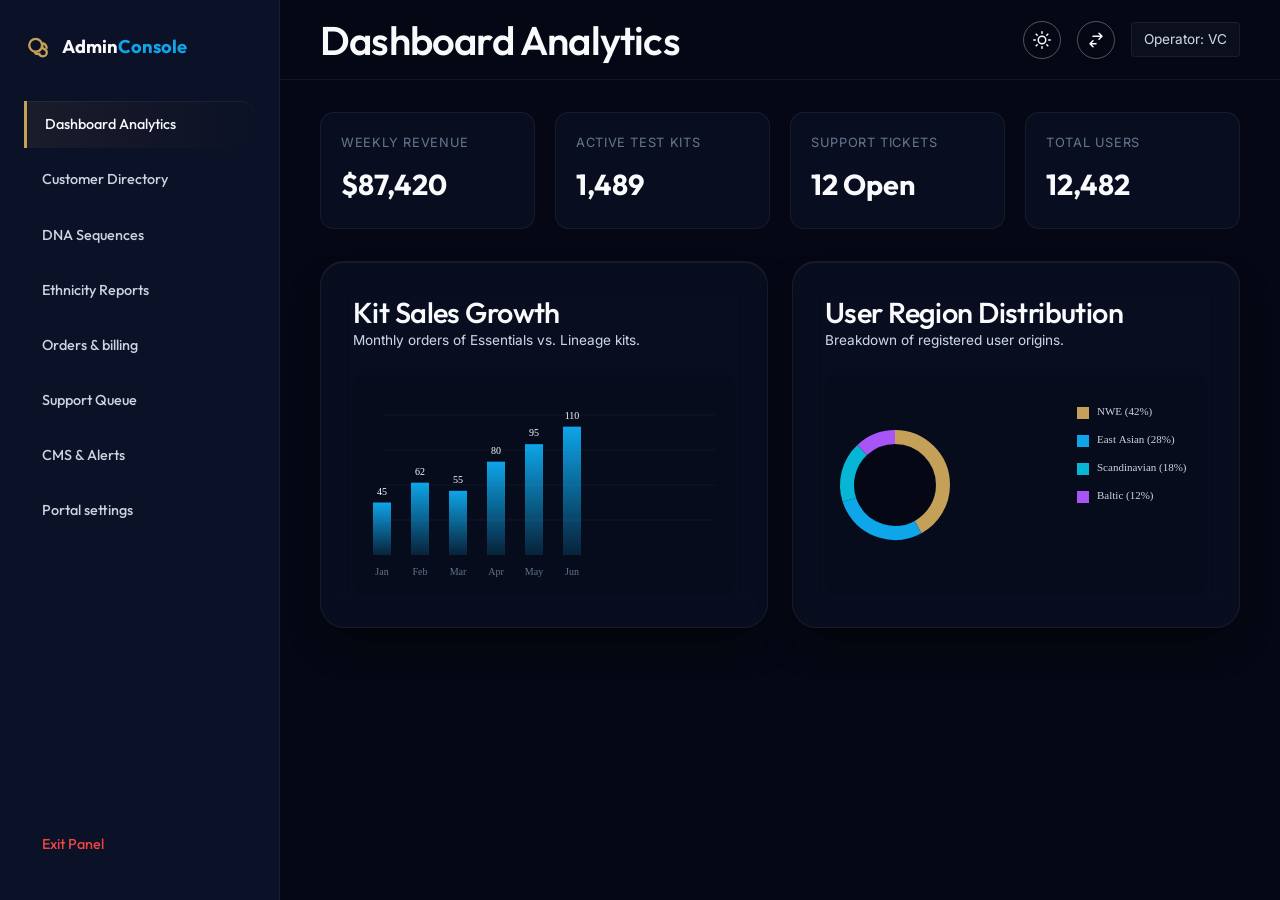
==== commit e49eccaa: "m,lck" ====
--- a/admin.html
+++ b/admin.html
@@ -76,6 +76,7 @@
       display: flex;
       flex-direction: column;
       overflow-y: auto;
+      overflow-x: hidden;
       height: 100vh;
       min-width: 0;
     }
--- a/css/common.css
+++ b/css/common.css
@@ -226,8 +226,12 @@
 
 .btn-outline {
   background: transparent;
-  border-color: var(--border-glass);
-  color: var(--text-primary);
+  border-color: rgba(255, 255, 255, 0.3);
+  color: var(--text-primary);
+}
+
+body.light-theme .btn-outline {
+  border-color: rgba(15, 23, 42, 0.3);
 }
 
 .btn-outline:hover {
@@ -263,7 +267,6 @@
 }
 
 .card p {
-  flex-grow: 1;
   margin-bottom: 20px;
 }
 
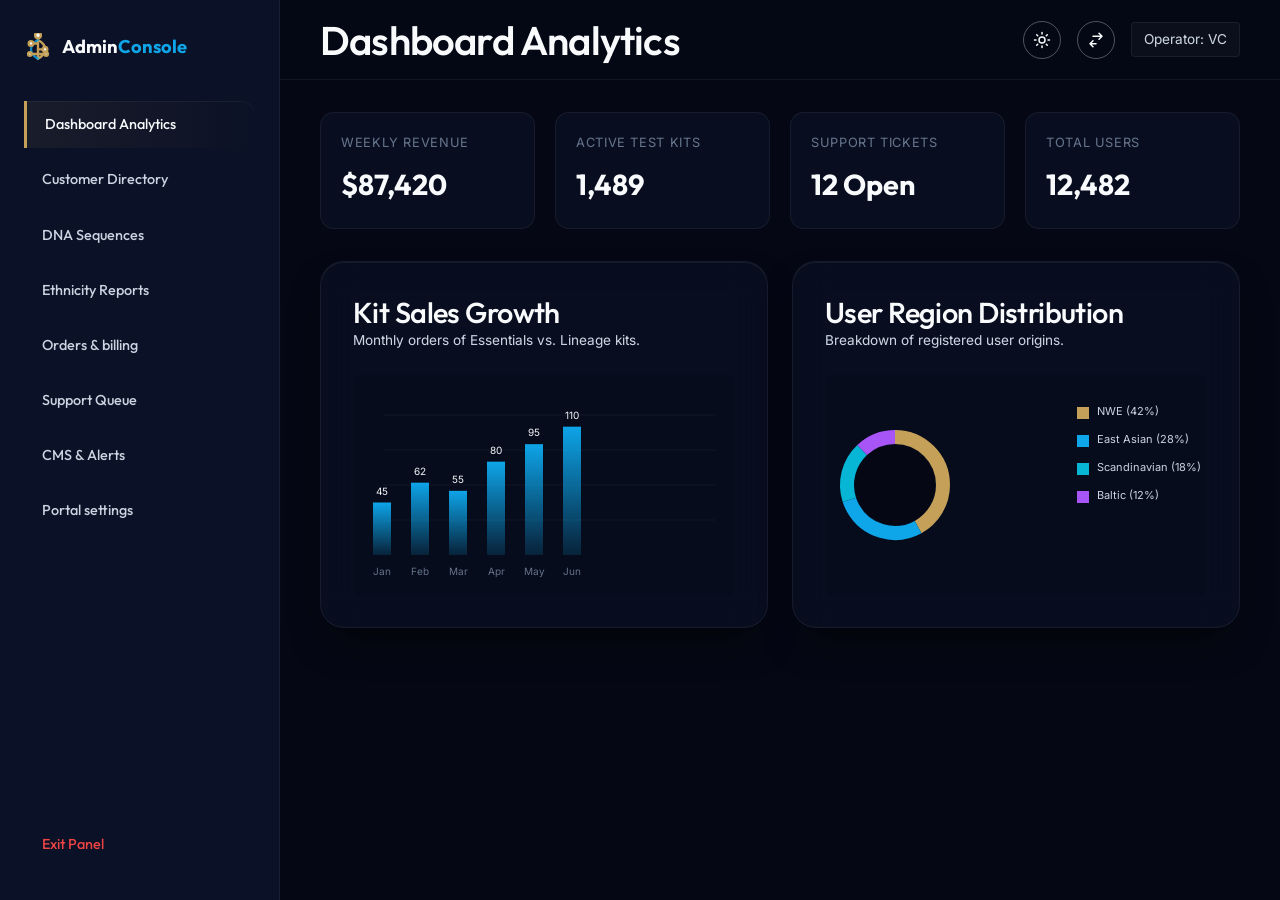
==== commit fe9749cb: "DD" ====
--- a/admin.html
+++ b/admin.html
@@ -398,9 +398,22 @@
     <!-- Left Sidebar -->
     <aside class="admin-sidebar">
       <a href="index.html#/" class="sidebar-brand" style="margin-bottom:40px; display:flex; align-items:center; gap:10px; text-decoration:none; color:inherit;">
-        <svg class="logo-symbol" style="width:28px; height:28px; stroke:var(--accent-gold);" viewBox="0 0 24 24" fill="none" stroke="currentColor" stroke-width="2">
-          <path d="M4.5 10.5C4.5 7.46243 6.96243 5 10 5C13.0376 5 15.5 7.46243 15.5 10.5C15.5 12.3551 14.5824 14.0042 13.1818 15.0064C12.2858 15.6475 11.2057 16 10 16C6.96243 16 4.5 13.5376 4.5 10.5Z" />
-          <path d="M19.5 13.5C19.5 11.3934 18.2325 9.58242 16.4252 8.79093C15.8646 9.30939 15.5 10.0381 15.5 10.8462C15.5 12.3001 16.4172 13.5413 17.7029 14.0322C18.7758 14.4428 19.5 15.4851 19.5 16.7143C19.5 18.529 18.029 20 16.2143 20C14.7896 20 13.5758 19.0945 13.1311 17.8227C12.7876 17.9372 12.4173 18 12.0303 18C10.7483 18 9.61057 17.3197 8.98379 16.3056" />
+        <svg class="logo-symbol" viewBox="0 0 24 24" fill="none" stroke="currentColor" stroke-width="2" stroke-linecap="round" stroke-linejoin="round" style="width:28px; height:28px; stroke:var(--accent-gold);">
+          <!-- Central Trunk -->
+          <path d="M12 2v20" stroke-width="2"/>
+          <!-- DNA Helix curving left and right -->
+          <path d="M12 6c4 2 6 5 6 8s-2 6-6 8" stroke="var(--accent-gold)" stroke-width="2"/>
+          <path d="M12 6c-4 2-6 5-6 8s2 6 6 8" stroke="var(--accent-teal)" stroke-width="2" opacity="0.8"/>
+          <!-- Branching Connection Nodes -->
+          <line x1="12" y1="9" x2="6" y2="9"/>
+          <line x1="12" y1="14" x2="18" y2="14"/>
+          <line x1="12" y1="18" x2="5" y2="18"/>
+          <line x1="12" y1="18" x2="19" y2="18"/>
+          <circle cx="6" cy="9" r="2" fill="currentColor"/>
+          <circle cx="18" cy="14" r="2" fill="currentColor"/>
+          <circle cx="5" cy="18" r="1.5" fill="currentColor"/>
+          <circle cx="19" cy="18" r="1.5" fill="currentColor"/>
+          <circle cx="12" cy="2" r="2.5" fill="currentColor"/>
         </svg>
         <span style="font-family:var(--font-heading); font-weight:700; font-size:1.15rem;">Admin<span class="logo-text-accent">Console</span></span>
       </a>
--- a/css/common.css
+++ b/css/common.css
@@ -154,6 +154,17 @@
   .grid-2 > *, .grid-3 > *, .grid-4 > * {
     flex: 1 1 100%;
     max-width: 100%;
+  }
+  
+  /* Prevent full-width collapsed section images from looking too big */
+  .grid-2 img[style*="width:100%"], 
+  .grid-2 img[style*="width: 100%"],
+  .grid-3 img[style*="width:100%"],
+  .grid-3 img[style*="width: 100%"],
+  .grid img[style*="width:100%"],
+  .grid img[style*="width: 100%"] {
+    max-height: 280px !important;
+    object-fit: cover !important;
   }
 }
 
@@ -246,6 +257,45 @@
   height: 44px;
   padding: 0;
   border-radius: var(--radius-sm);
+}
+
+/* Consistent Header Actions Buttons */
+.header-btn {
+  display: inline-flex;
+  align-items: center;
+  justify-content: center;
+  height: 40px !important;
+  border-radius: var(--radius-md) !important;
+  border: 1px solid var(--border-glass) !important;
+  background: var(--bg-card-light) !important;
+  color: var(--text-primary) !important;
+  font-family: var(--font-heading) !important;
+  font-weight: var(--weight-button) !important;
+  font-size: 0.9rem !important;
+  transition: var(--transition-smooth) !important;
+  cursor: pointer !important;
+  box-shadow: none !important;
+  backdrop-filter: var(--glass-backdrop) !important;
+  -webkit-backdrop-filter: var(--glass-backdrop) !important;
+  text-decoration: none !important;
+  position: relative;
+}
+
+.header-btn:hover {
+  background: var(--bg-card-hover) !important;
+  border-color: var(--border-glass-hover) !important;
+  color: var(--text-primary) !important;
+  transform: translateY(-1px) !important;
+  box-shadow: var(--shadow-glow-teal) !important;
+}
+
+.header-btn-icon {
+  width: 40px !important;
+  padding: 0 !important;
+}
+
+.header-btn-text {
+  padding: 0 16px !important;
 }
 
 /* Cards & Glassmorphism */
@@ -527,8 +577,11 @@
 }
 
 @media (max-width: 1024px) {
-  .nav-menu, .nav-actions .btn-outline {
+  .nav-menu {
     display: none;
+  }
+  .nav-actions > *:not(.hamburger) {
+    display: none !important;
   }
   .hamburger {
     display: block;
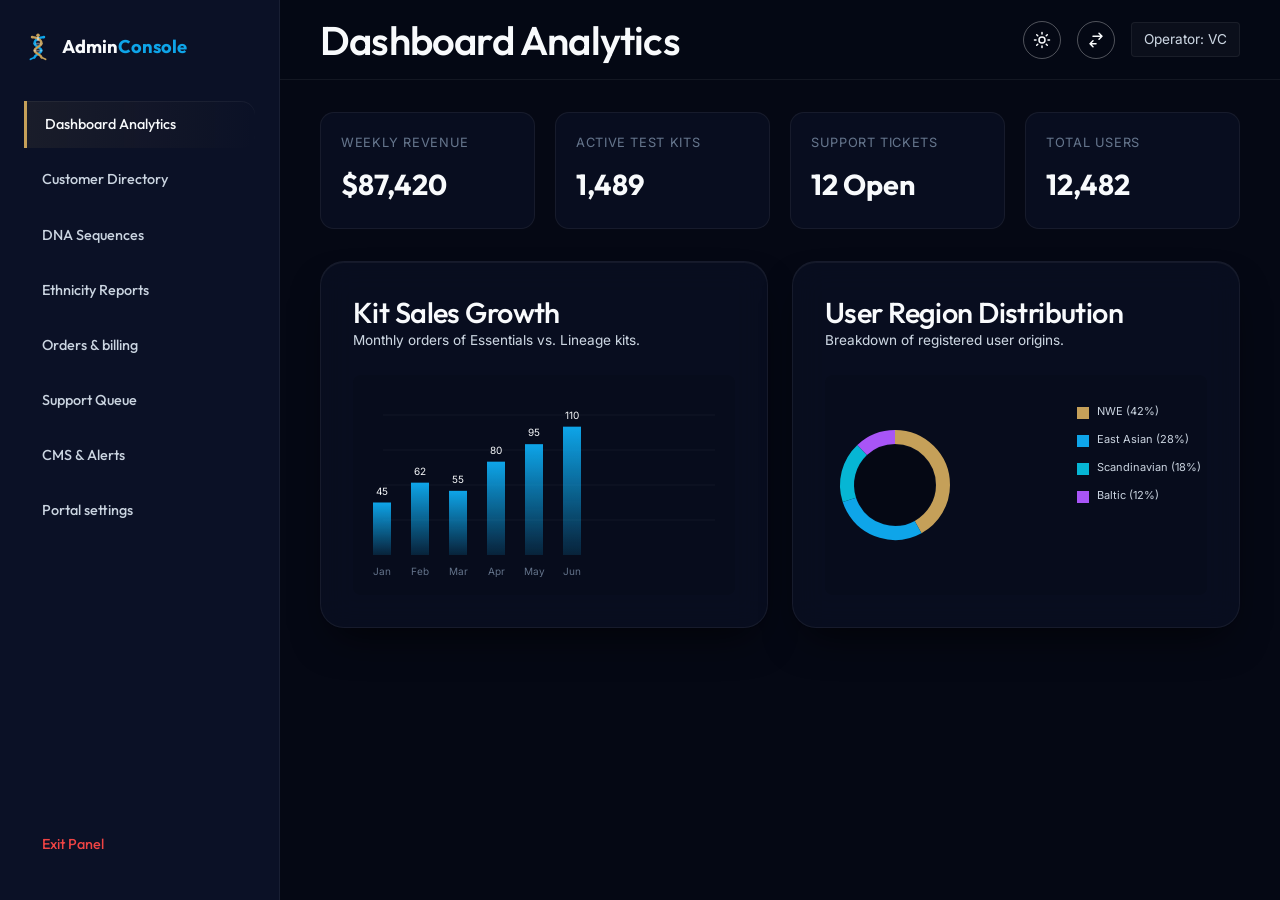
==== commit 2e4b3a85: "dfff" ====
--- a/admin.html
+++ b/admin.html
@@ -92,6 +92,7 @@
       position: sticky;
       top: 0;
       z-index: 90;
+      flex-shrink: 0;
     }
 
     /* KPI strip */
@@ -399,21 +400,27 @@
     <aside class="admin-sidebar">
       <a href="index.html#/" class="sidebar-brand" style="margin-bottom:40px; display:flex; align-items:center; gap:10px; text-decoration:none; color:inherit;">
         <svg class="logo-symbol" viewBox="0 0 24 24" fill="none" stroke="currentColor" stroke-width="2" stroke-linecap="round" stroke-linejoin="round" style="width:28px; height:28px; stroke:var(--accent-gold);">
-          <!-- Central Trunk -->
-          <path d="M12 2v20" stroke-width="2"/>
-          <!-- DNA Helix curving left and right -->
-          <path d="M12 6c4 2 6 5 6 8s-2 6-6 8" stroke="var(--accent-gold)" stroke-width="2"/>
-          <path d="M12 6c-4 2-6 5-6 8s2 6 6 8" stroke="var(--accent-teal)" stroke-width="2" opacity="0.8"/>
-          <!-- Branching Connection Nodes -->
-          <line x1="12" y1="9" x2="6" y2="9"/>
-          <line x1="12" y1="14" x2="18" y2="14"/>
-          <line x1="12" y1="18" x2="5" y2="18"/>
-          <line x1="12" y1="18" x2="19" y2="18"/>
-          <circle cx="6" cy="9" r="2" fill="currentColor"/>
-          <circle cx="18" cy="14" r="2" fill="currentColor"/>
-          <circle cx="5" cy="18" r="1.5" fill="currentColor"/>
-          <circle cx="19" cy="18" r="1.5" fill="currentColor"/>
-          <circle cx="12" cy="2" r="2.5" fill="currentColor"/>
+          <!-- Roots -->
+          <path d="M9 21c-1.5 0.5-2.5 1-3.5 1.5" stroke="var(--accent-teal)" stroke-width="1.5" />
+          <path d="M15 21c1.5 0.5 2.5 1 3.5 1.5" stroke="var(--accent-gold)" stroke-width="1.5" />
+          
+          <!-- DNA Helix strands forming the trunk and branching canopy -->
+          <path d="M9 21C9 18.5 15 17.5 15 15C15 12.5 9 11.5 9 9C9 5.5 13.5 3.5 17 3.5" stroke="var(--accent-teal)" />
+          <path d="M15 21C15 18.5 9 17.5 9 15C9 12.5 15 11.5 15 9C15 5.5 10.5 3.5 7 3.5" stroke="var(--accent-gold)" />
+          
+          <!-- Base Pairs -->
+          <line x1="9" y1="15" x2="15" y2="15" stroke="currentColor" stroke-width="1.5" opacity="0.4" />
+          <line x1="9" y1="9" x2="15" y2="9" stroke="currentColor" stroke-width="1.5" opacity="0.4" />
+          
+          <!-- Central Branch -->
+          <line x1="12" y1="6.25" x2="12" y2="3" stroke="currentColor" stroke-width="1.5" opacity="0.6" />
+          
+          <!-- Leaf Nodes -->
+          <circle cx="12" cy="2" r="1.5" fill="var(--accent-gold)" stroke="none" />
+          <circle cx="7" cy="3.5" r="1.2" fill="var(--accent-gold)" stroke="none" />
+          <circle cx="17" cy="3.5" r="1.2" fill="var(--accent-teal)" stroke="none" />
+          <circle cx="9" cy="9" r="0.8" fill="var(--accent-teal)" stroke="none" />
+          <circle cx="15" cy="9" r="0.8" fill="var(--accent-gold)" stroke="none" />
         </svg>
         <span style="font-family:var(--font-heading); font-weight:700; font-size:1.15rem;">Admin<span class="logo-text-accent">Console</span></span>
       </a>
